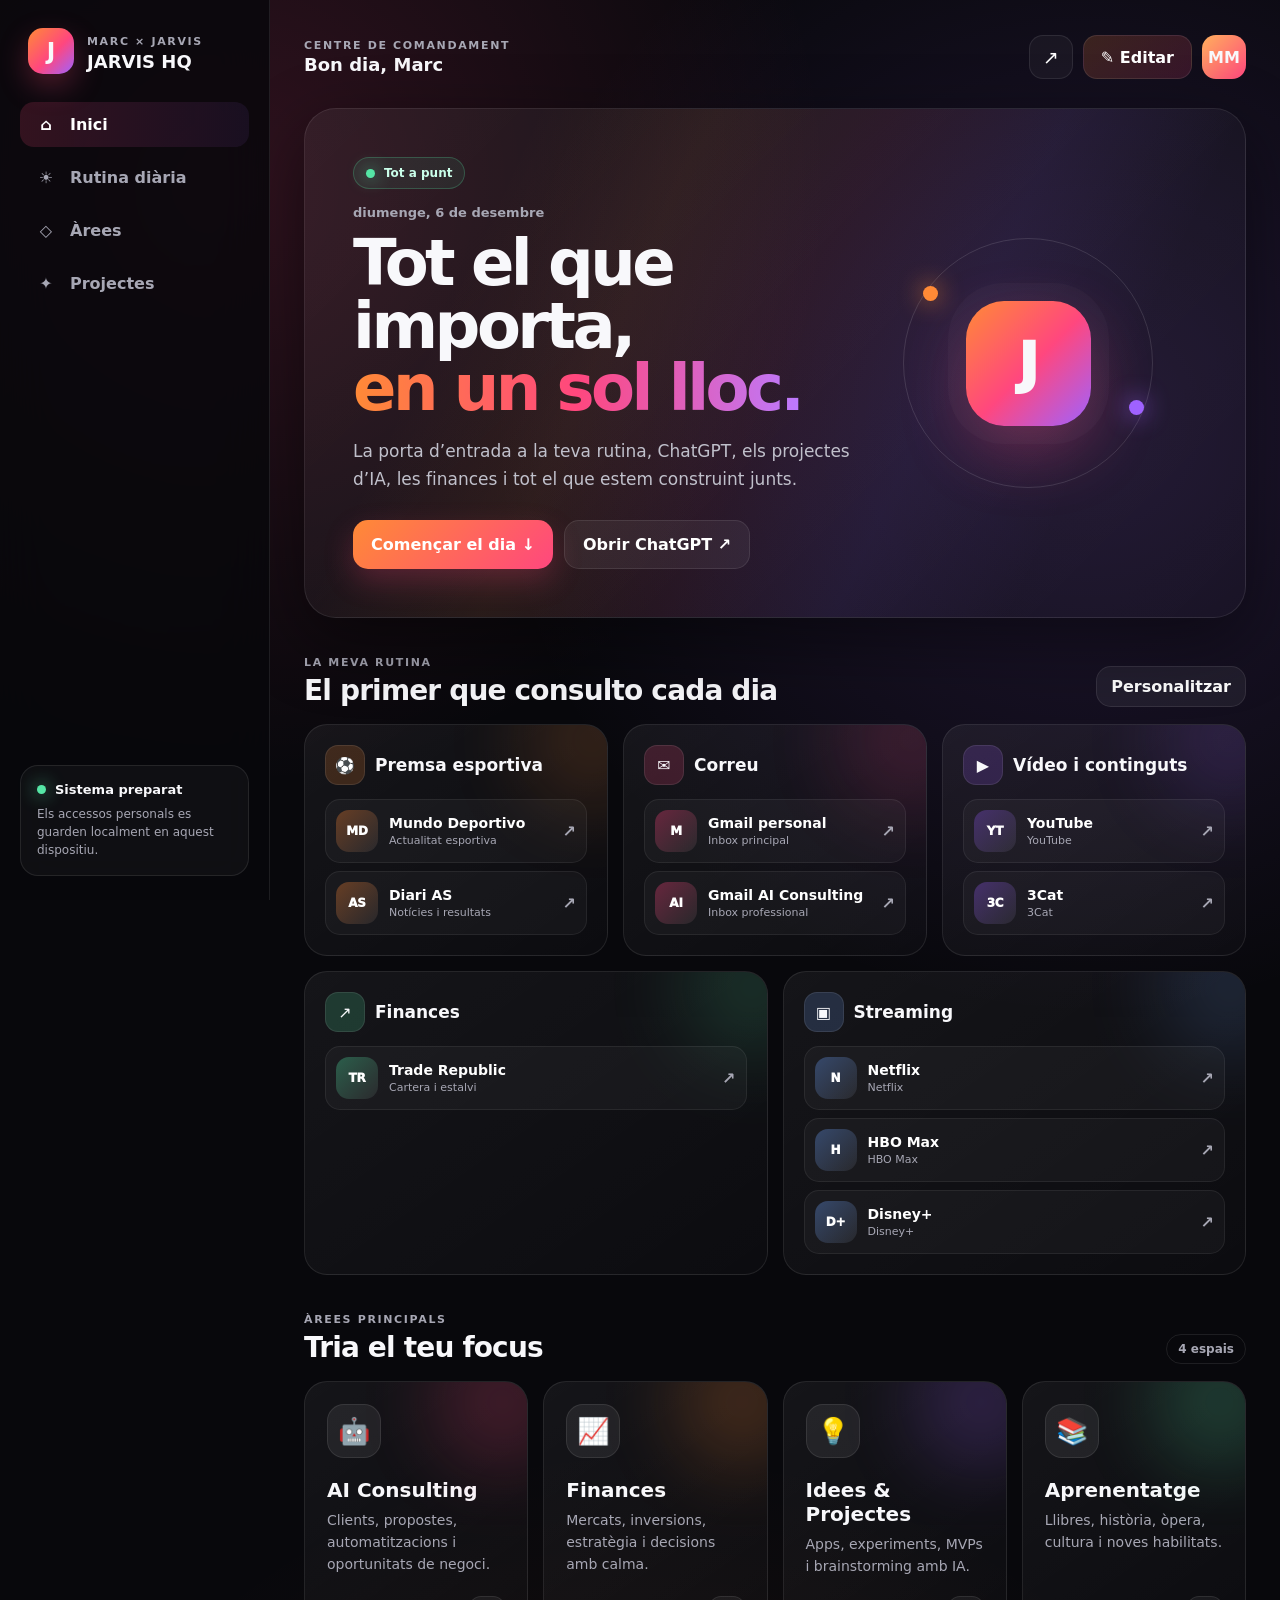
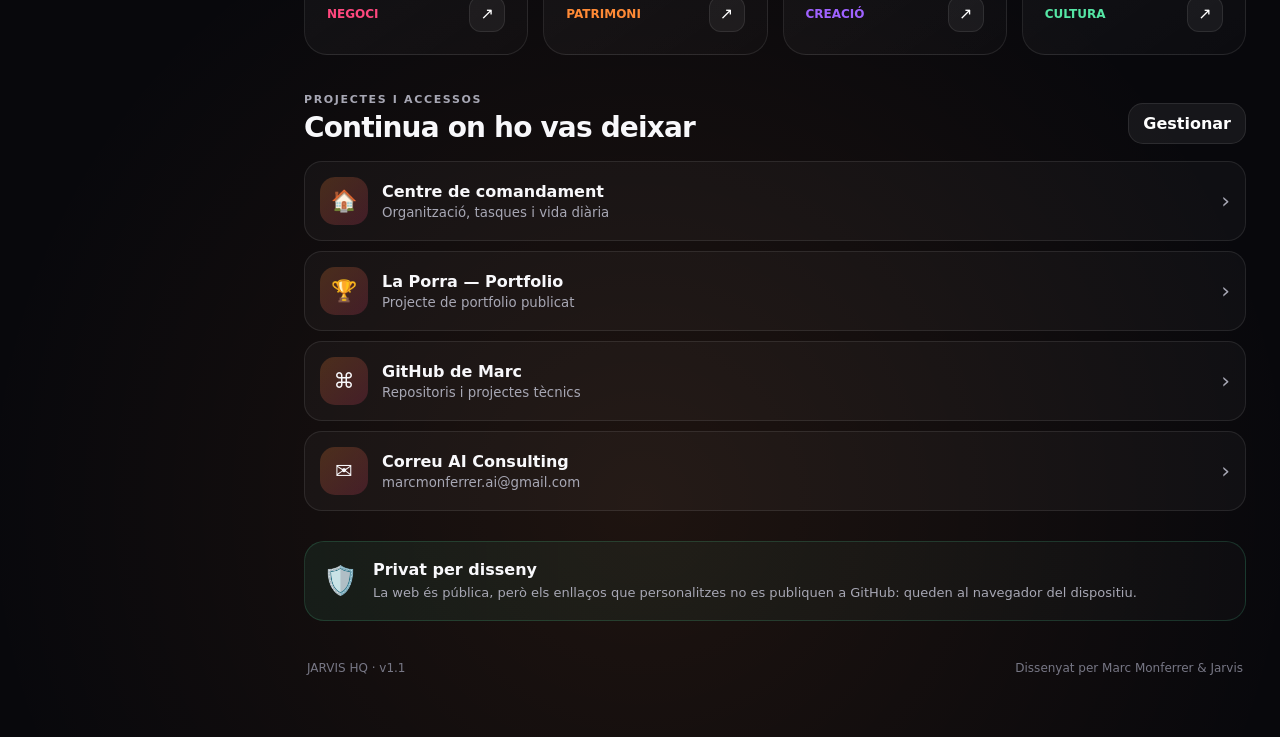
==== share.html @ 696ef228 "Add dedicated social share page" ====
<!doctype html>
<html lang="ca">
<head>
  <meta charset="utf-8">
  <meta name="viewport" content="width=device-width,initial-scale=1">
  <meta name="theme-color" content="#09090d">
  <title>JARVIS HQ · Marc Monferrer</title>
  <meta name="description" content="El centre de comandament personal de Marc: rutina, IA Consulting, finances i projectes.">
  <link rel="canonical" href="https://marcmonferrer.github.io/jarvis-hq/">
  <meta property="og:type" content="website">
  <meta property="og:locale" content="ca_ES">
  <meta property="og:site_name" content="JARVIS HQ">
  <meta property="og:title" content="JARVIS HQ · Marc Monferrer">
  <meta property="og:description" content="El centre de comandament personal de Marc: rutina, IA Consulting, finances i projectes.">
  <meta property="og:url" content="https://marcmonferrer.github.io/jarvis-hq/share.html">
  <meta property="og:image" content="https://marcmonferrer.github.io/jarvis-hq/social-card-v2.png">
  <meta property="og:image:secure_url" content="https://marcmonferrer.github.io/jarvis-hq/social-card-v2.png">
  <meta property="og:image:type" content="image/png">
  <meta property="og:image:width" content="1200">
  <meta property="og:image:height" content="630">
  <meta property="og:image:alt" content="JARVIS HQ — Marc × Jarvis">
  <meta name="twitter:card" content="summary_large_image">
  <meta name="twitter:title" content="JARVIS HQ · Marc Monferrer">
  <meta name="twitter:description" content="El centre de comandament personal de Marc.">
  <meta name="twitter:image" content="https://marcmonferrer.github.io/jarvis-hq/social-card-v2.png">
  <link rel="icon" href="favicon.svg?v=1" type="image/svg+xml">
  <script>window.location.replace('./');</script>
</head>
<body style="margin:0;background:#08080c;color:#fff;font-family:system-ui,sans-serif;display:grid;place-items:center;min-height:100vh">
  <p>Obrint <a href="./" style="color:#ff799e">JARVIS HQ</a>…</p>
</body>
</html>
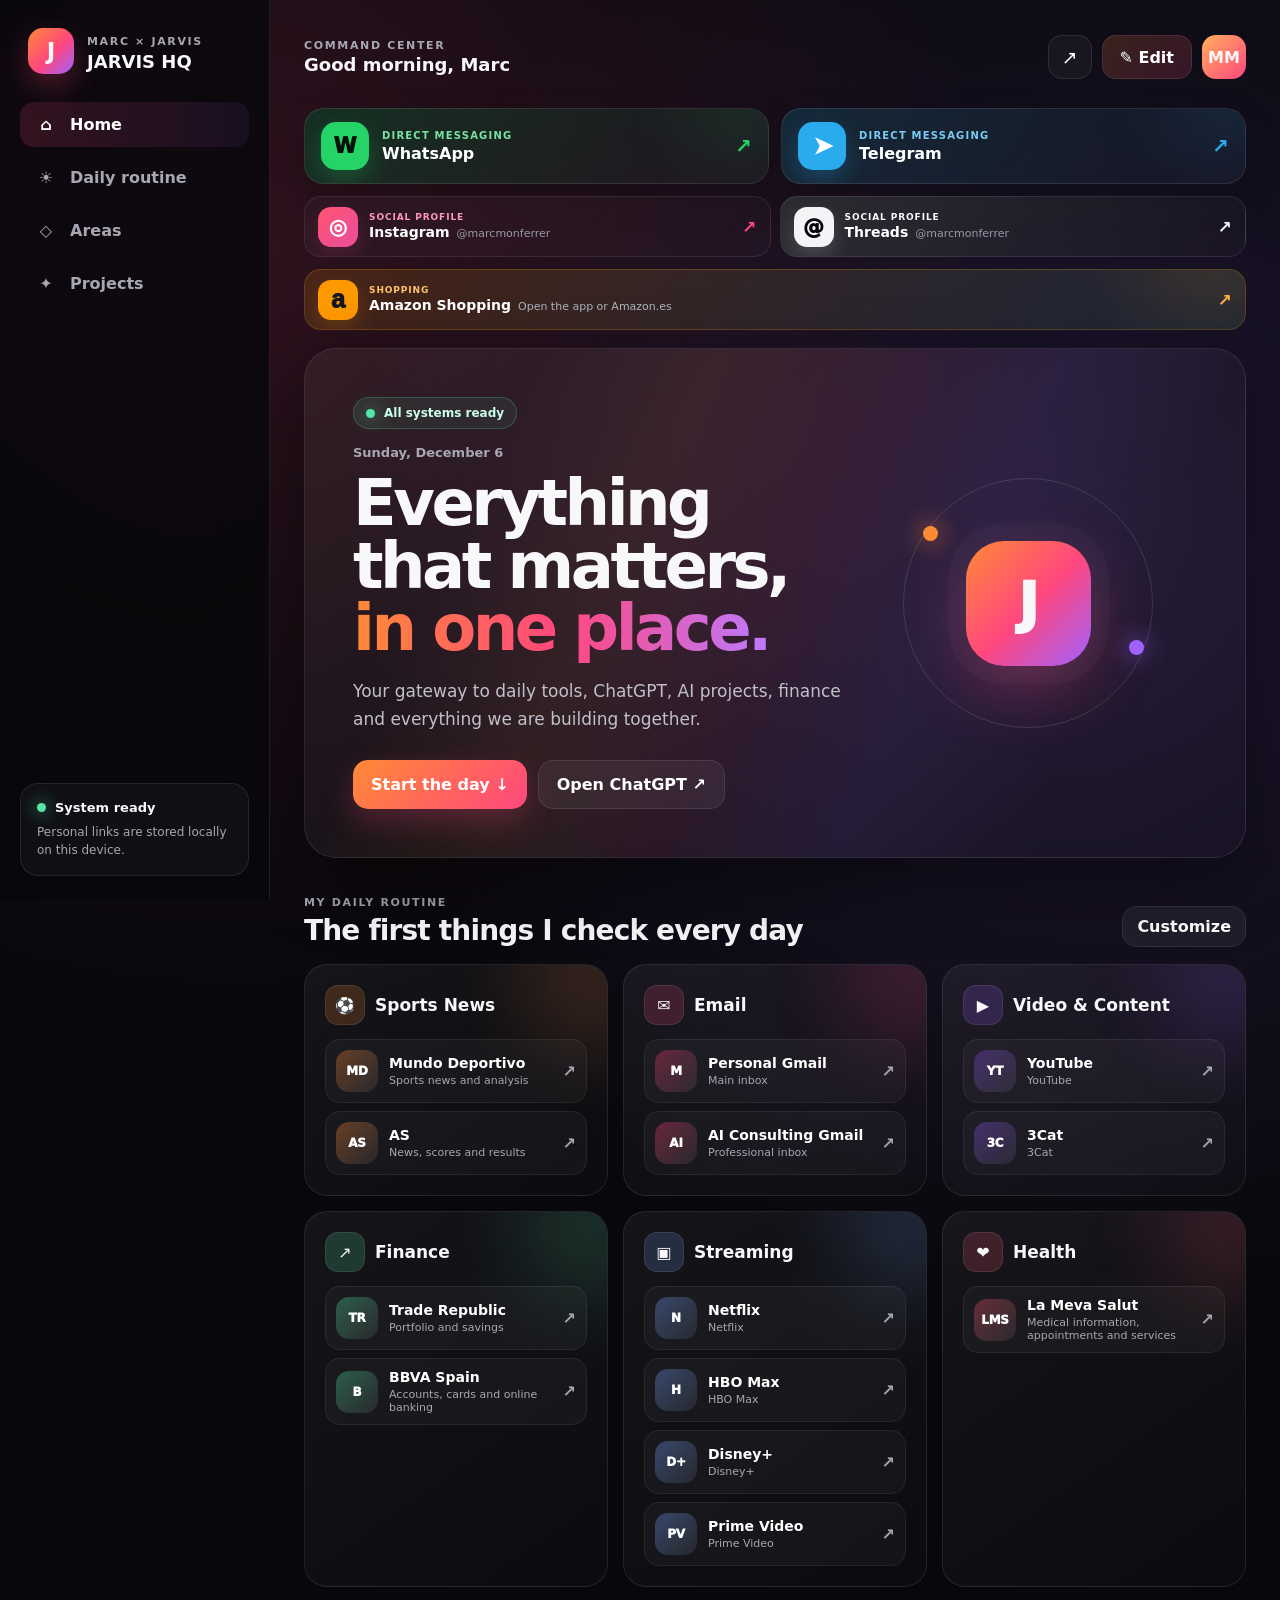
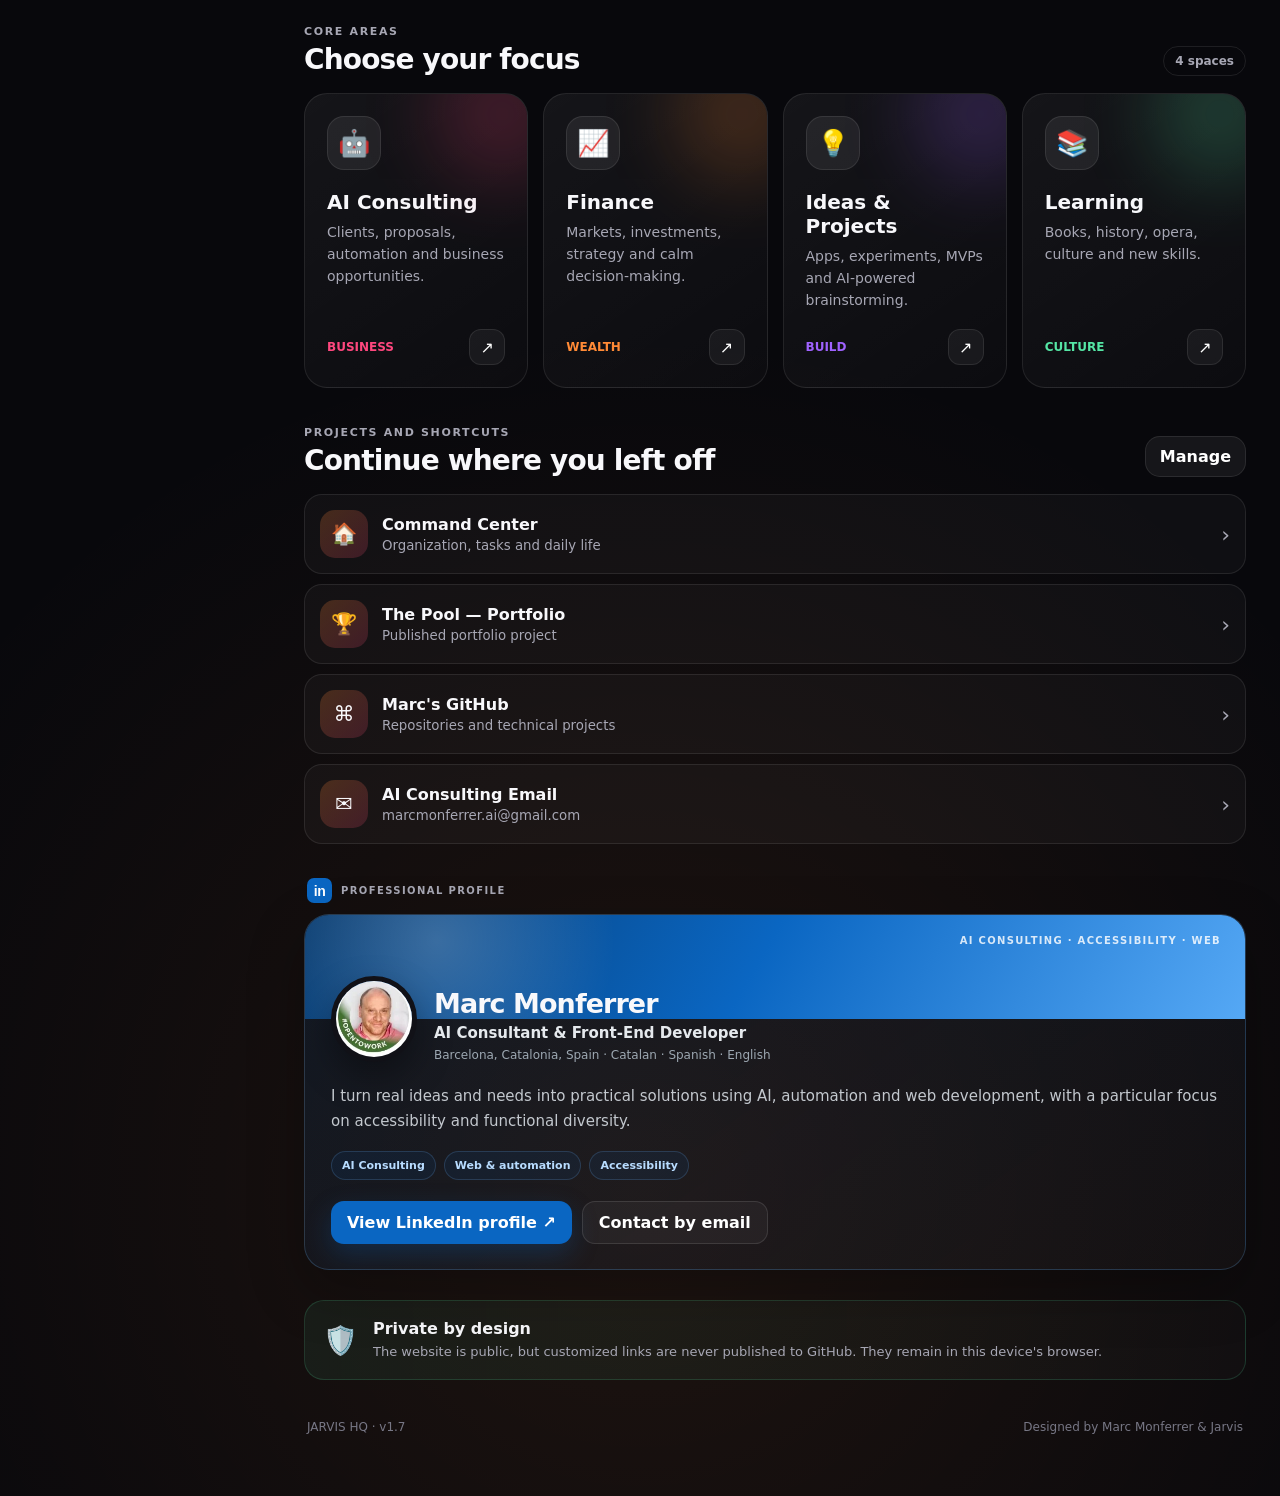
==== commit 795e6443: "Translate shared preview metadata to English" ====
--- a/share.html
+++ b/share.html
@@ -1,32 +1,32 @@
 <!doctype html>
-<html lang="ca">
+<html lang="en">
 <head>
   <meta charset="utf-8">
   <meta name="viewport" content="width=device-width,initial-scale=1">
   <meta name="theme-color" content="#09090d">
   <title>JARVIS HQ · Marc Monferrer</title>
-  <meta name="description" content="El centre de comandament personal de Marc: rutina, IA Consulting, finances i projectes.">
+  <meta name="description" content="Marc's personal command center for daily tools, AI consulting, finance and projects.">
   <link rel="canonical" href="https://marcmonferrer.github.io/jarvis-hq/">
   <meta property="og:type" content="website">
-  <meta property="og:locale" content="ca_ES">
+  <meta property="og:locale" content="en_US">
   <meta property="og:site_name" content="JARVIS HQ">
   <meta property="og:title" content="JARVIS HQ · Marc Monferrer">
-  <meta property="og:description" content="El centre de comandament personal de Marc: rutina, IA Consulting, finances i projectes.">
+  <meta property="og:description" content="Marc's personal command center for daily tools, AI consulting, finance and projects.">
   <meta property="og:url" content="https://marcmonferrer.github.io/jarvis-hq/share.html">
-  <meta property="og:image" content="https://marcmonferrer.github.io/jarvis-hq/social-card-v2.png">
-  <meta property="og:image:secure_url" content="https://marcmonferrer.github.io/jarvis-hq/social-card-v2.png">
+  <meta property="og:image" content="https://marcmonferrer.github.io/jarvis-hq/social-card.png?v=2">
+  <meta property="og:image:secure_url" content="https://marcmonferrer.github.io/jarvis-hq/social-card.png?v=2">
   <meta property="og:image:type" content="image/png">
-  <meta property="og:image:width" content="1200">
-  <meta property="og:image:height" content="630">
+  <meta property="og:image:width" content="600">
+  <meta property="og:image:height" content="315">
   <meta property="og:image:alt" content="JARVIS HQ — Marc × Jarvis">
   <meta name="twitter:card" content="summary_large_image">
   <meta name="twitter:title" content="JARVIS HQ · Marc Monferrer">
-  <meta name="twitter:description" content="El centre de comandament personal de Marc.">
-  <meta name="twitter:image" content="https://marcmonferrer.github.io/jarvis-hq/social-card-v2.png">
+  <meta name="twitter:description" content="Marc's personal command center.">
+  <meta name="twitter:image" content="https://marcmonferrer.github.io/jarvis-hq/social-card.png?v=2">
   <link rel="icon" href="favicon.svg?v=1" type="image/svg+xml">
   <script>window.location.replace('./');</script>
 </head>
 <body style="margin:0;background:#08080c;color:#fff;font-family:system-ui,sans-serif;display:grid;place-items:center;min-height:100vh">
-  <p>Obrint <a href="./" style="color:#ff799e">JARVIS HQ</a>…</p>
+  <p>Opening <a href="./" style="color:#ff799e">JARVIS HQ</a>…</p>
 </body>
 </html>
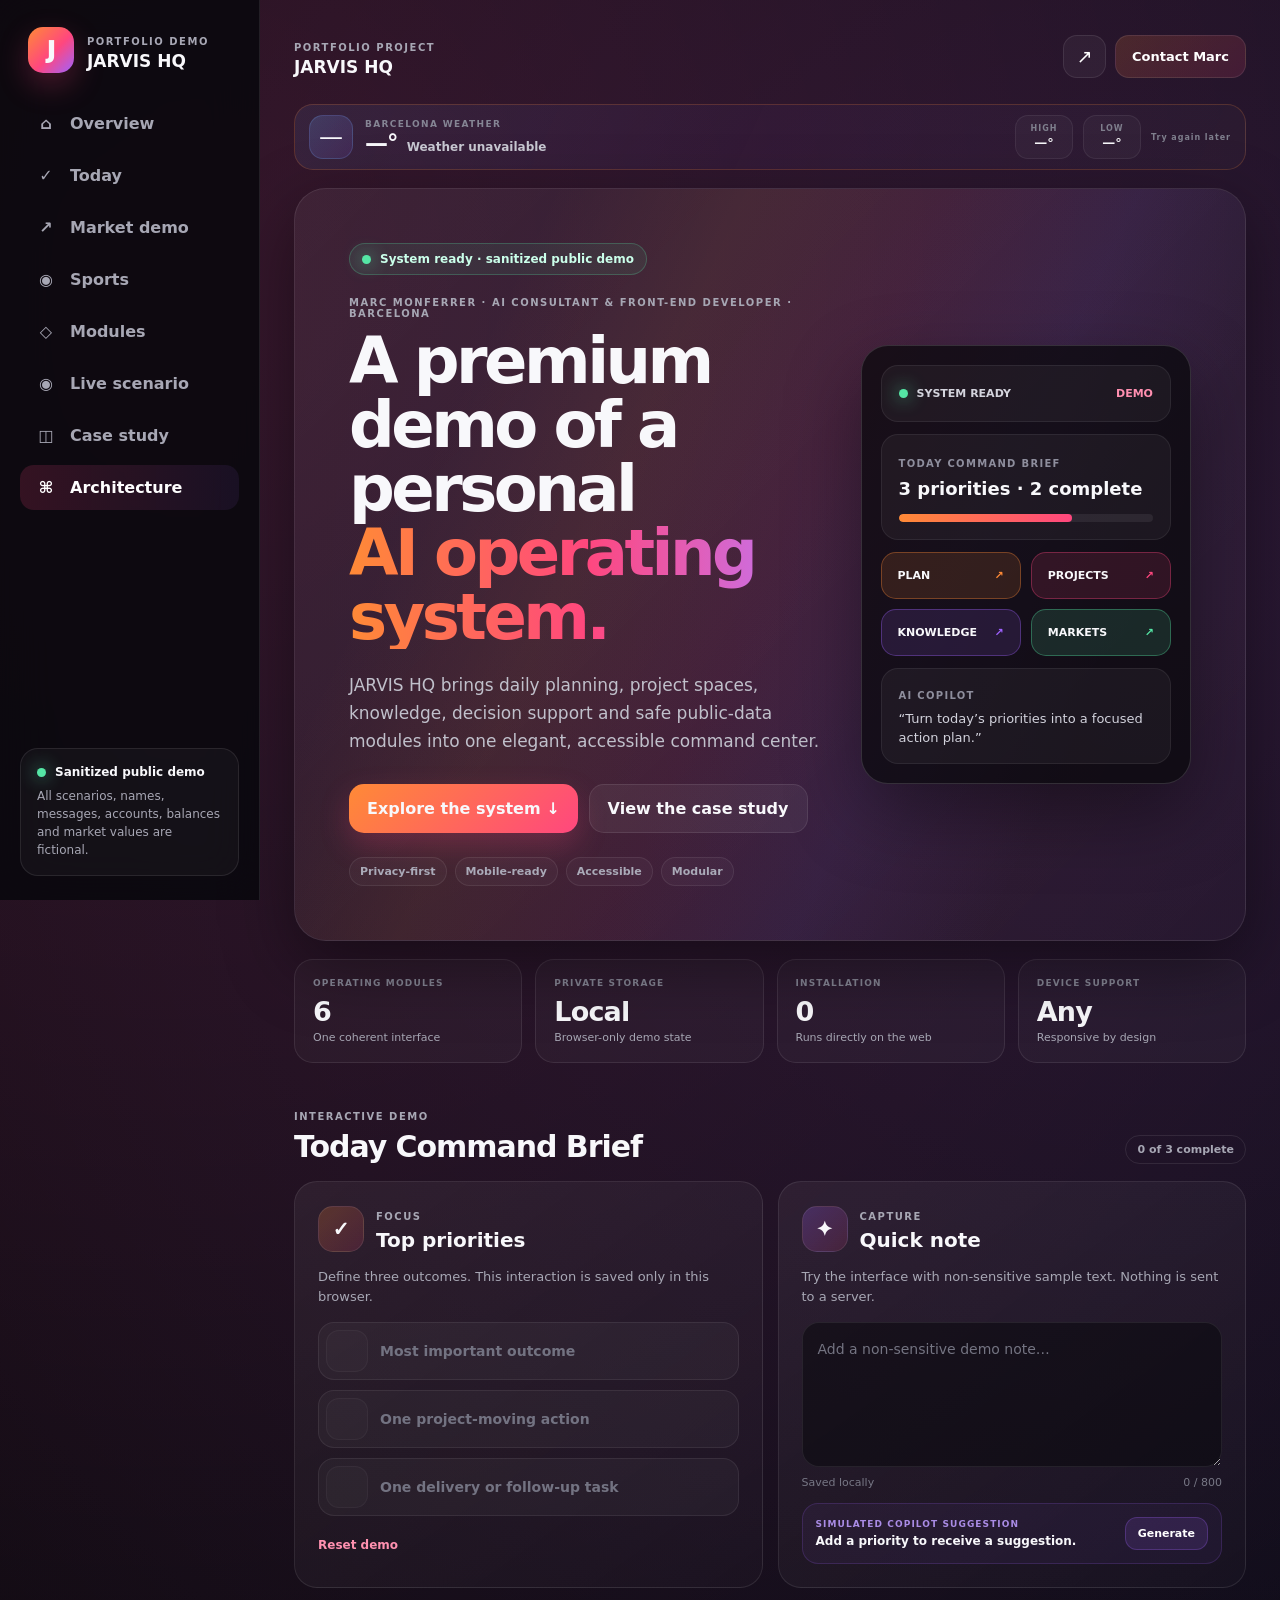
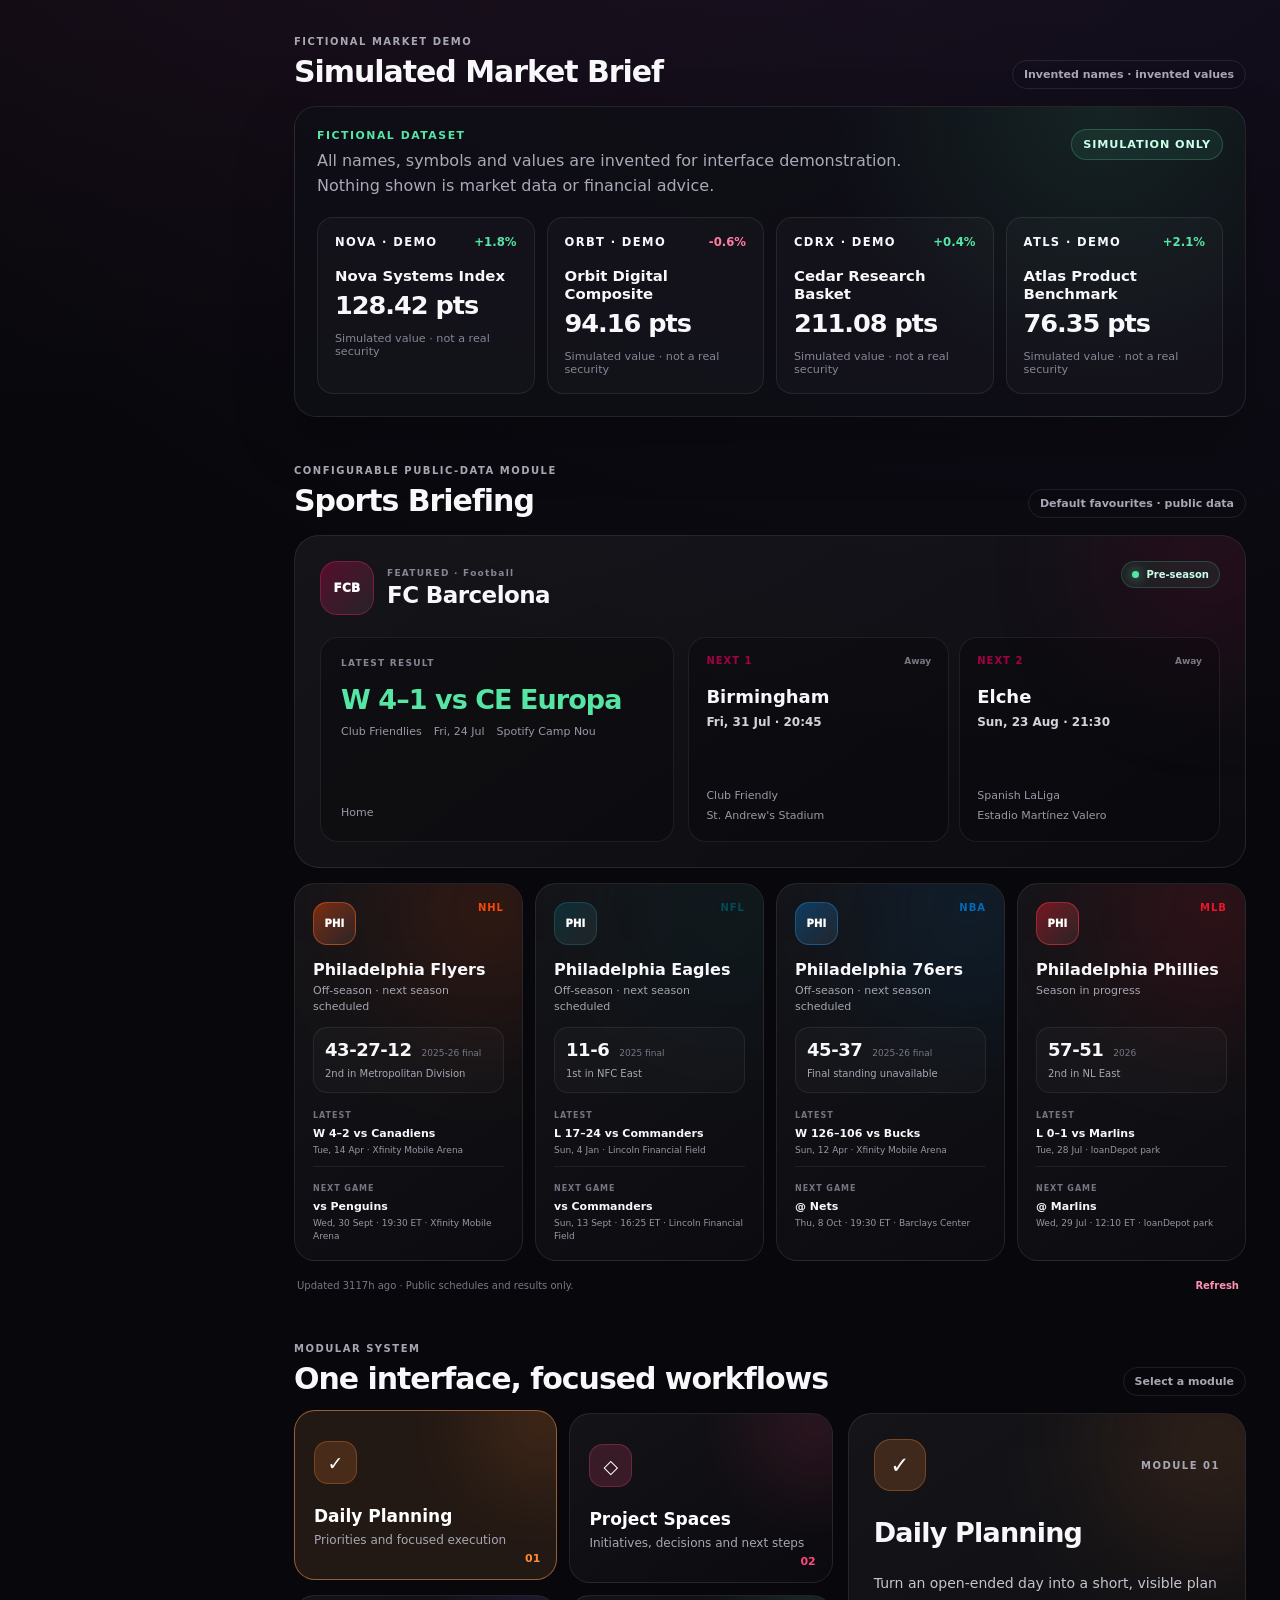
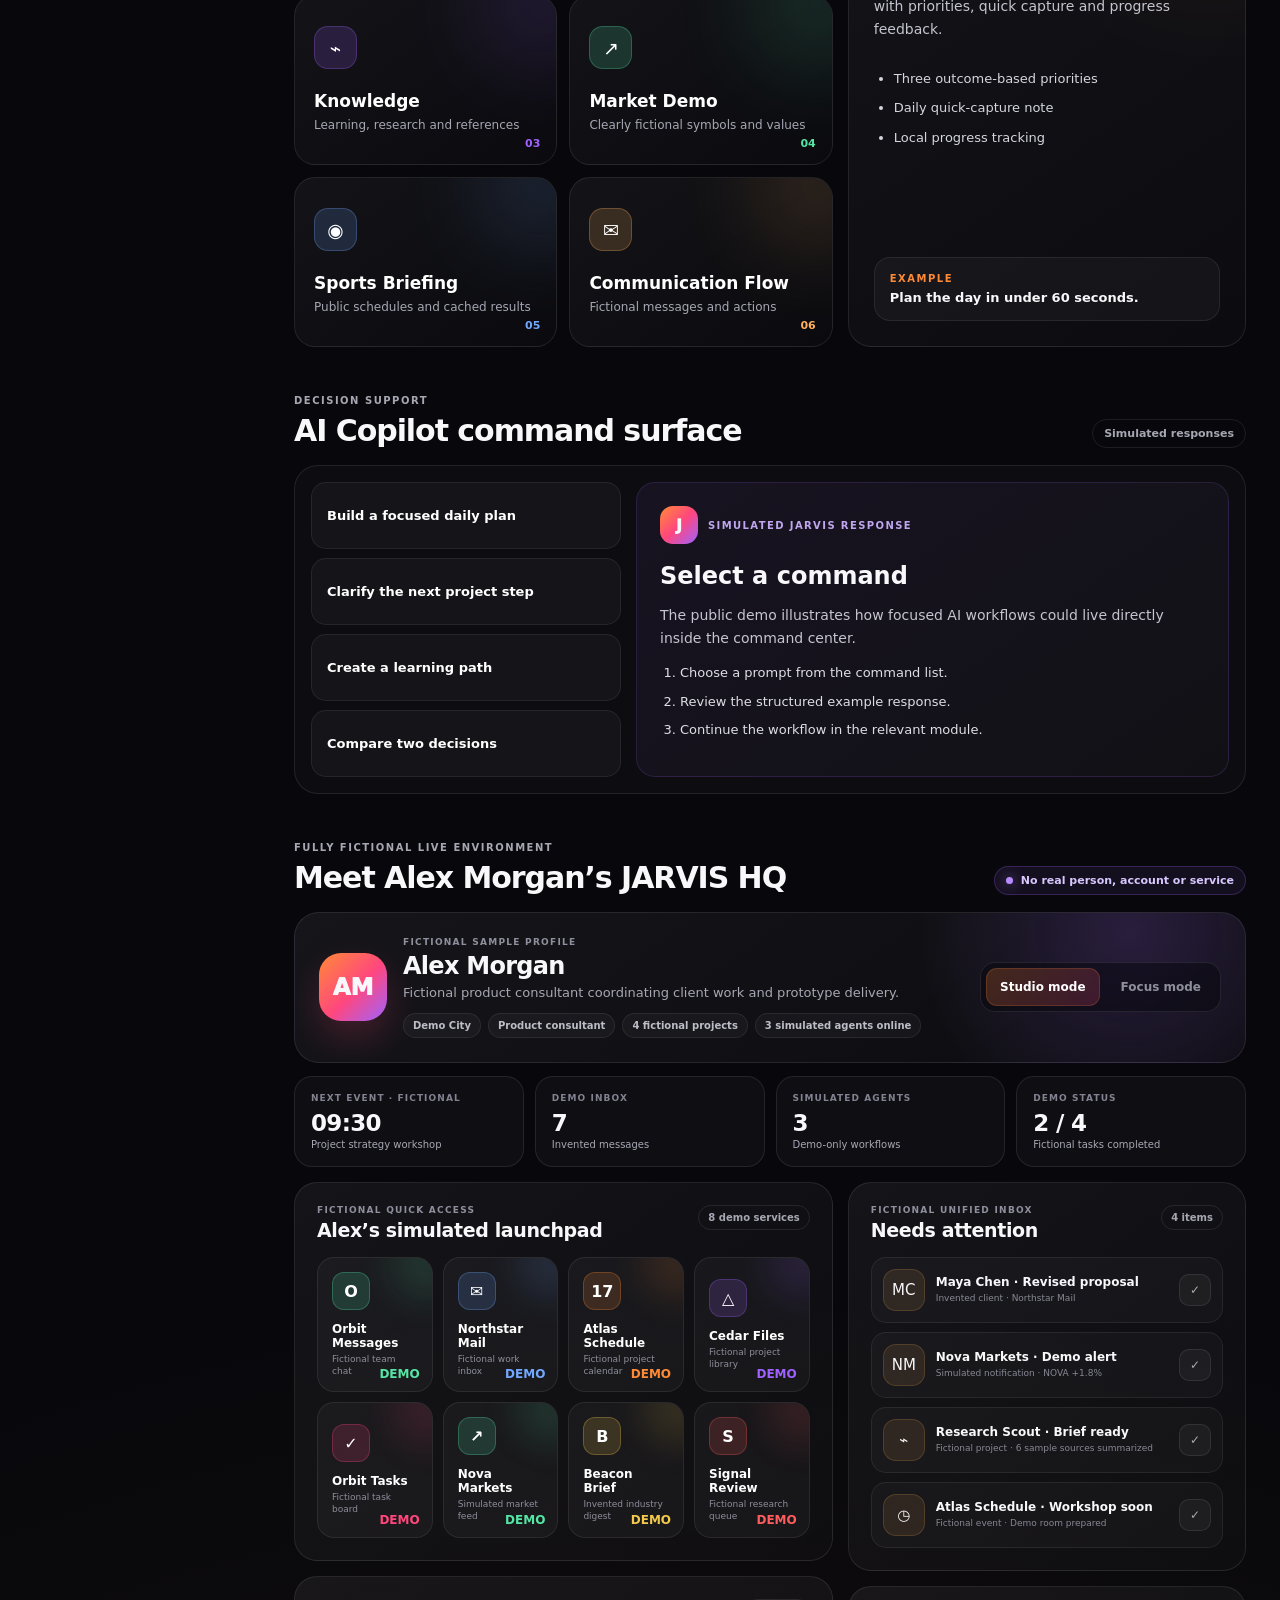
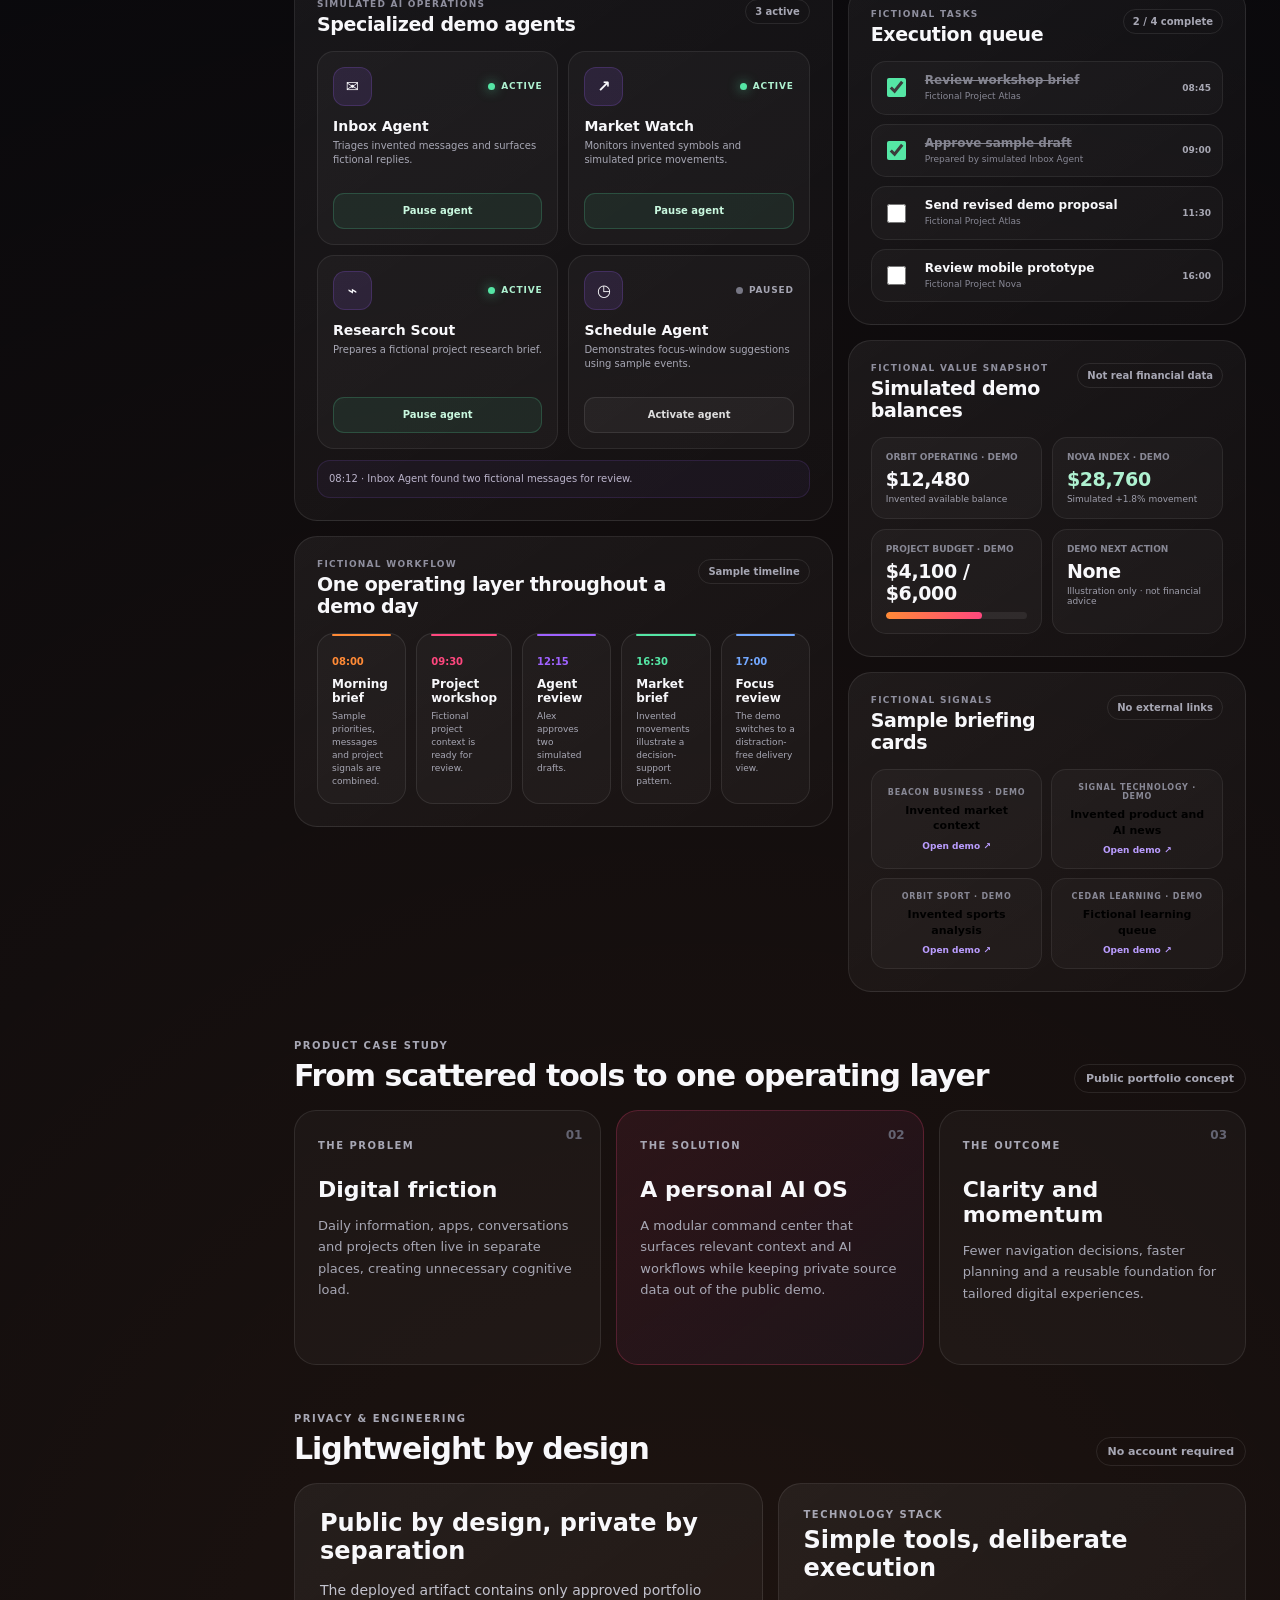
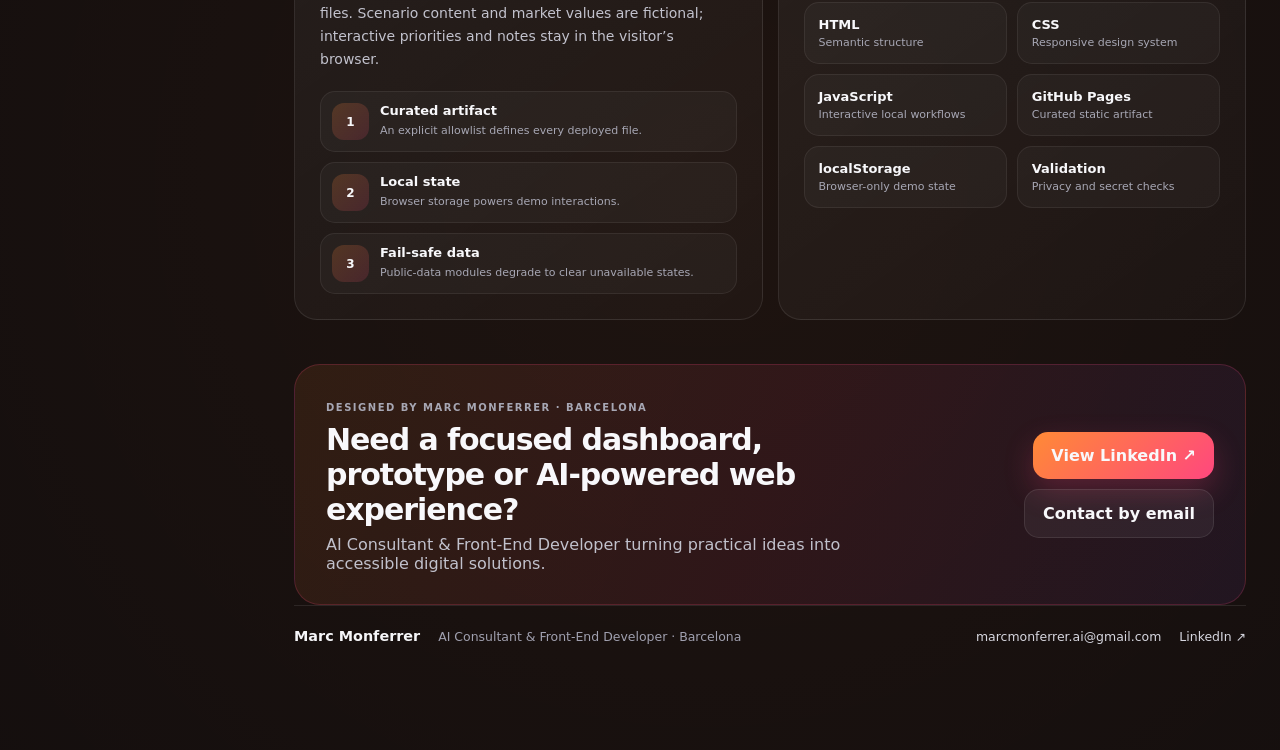
==== commit 02e7c57c: "Publish sanitized JARVIS HQ portfolio demo" ====
--- a/share.html
+++ b/share.html
@@ -3,30 +3,13 @@
 <head>
   <meta charset="utf-8">
   <meta name="viewport" content="width=device-width,initial-scale=1">
-  <meta name="theme-color" content="#09090d">
-  <title>JARVIS HQ · Marc Monferrer</title>
-  <meta name="description" content="Marc's personal command center for daily tools, AI consulting, finance and projects.">
+  <meta name="robots" content="noindex,follow">
+  <meta http-equiv="refresh" content="0;url=./">
   <link rel="canonical" href="https://marcmonferrer.github.io/jarvis-hq/">
-  <meta property="og:type" content="website">
-  <meta property="og:locale" content="en_US">
-  <meta property="og:site_name" content="JARVIS HQ">
-  <meta property="og:title" content="JARVIS HQ · Marc Monferrer">
-  <meta property="og:description" content="Marc's personal command center for daily tools, AI consulting, finance and projects.">
-  <meta property="og:url" content="https://marcmonferrer.github.io/jarvis-hq/share.html">
-  <meta property="og:image" content="https://marcmonferrer.github.io/jarvis-hq/social-card.png?v=2">
-  <meta property="og:image:secure_url" content="https://marcmonferrer.github.io/jarvis-hq/social-card.png?v=2">
-  <meta property="og:image:type" content="image/png">
-  <meta property="og:image:width" content="600">
-  <meta property="og:image:height" content="315">
-  <meta property="og:image:alt" content="JARVIS HQ — Marc × Jarvis">
-  <meta name="twitter:card" content="summary_large_image">
-  <meta name="twitter:title" content="JARVIS HQ · Marc Monferrer">
-  <meta name="twitter:description" content="Marc's personal command center.">
-  <meta name="twitter:image" content="https://marcmonferrer.github.io/jarvis-hq/social-card.png?v=2">
-  <link rel="icon" href="favicon.svg?v=1" type="image/svg+xml">
-  <script>window.location.replace('./');</script>
+  <title>JARVIS HQ · Portfolio Demo</title>
 </head>
-<body style="margin:0;background:#08080c;color:#fff;font-family:system-ui,sans-serif;display:grid;place-items:center;min-height:100vh">
-  <p>Opening <a href="./" style="color:#ff799e">JARVIS HQ</a>…</p>
+<body>
+  <p>This legacy URL now points to the sanitized public demo. <a href="./">Continue to JARVIS HQ</a>.</p>
+  <script>location.replace('./');</script>
 </body>
 </html>
